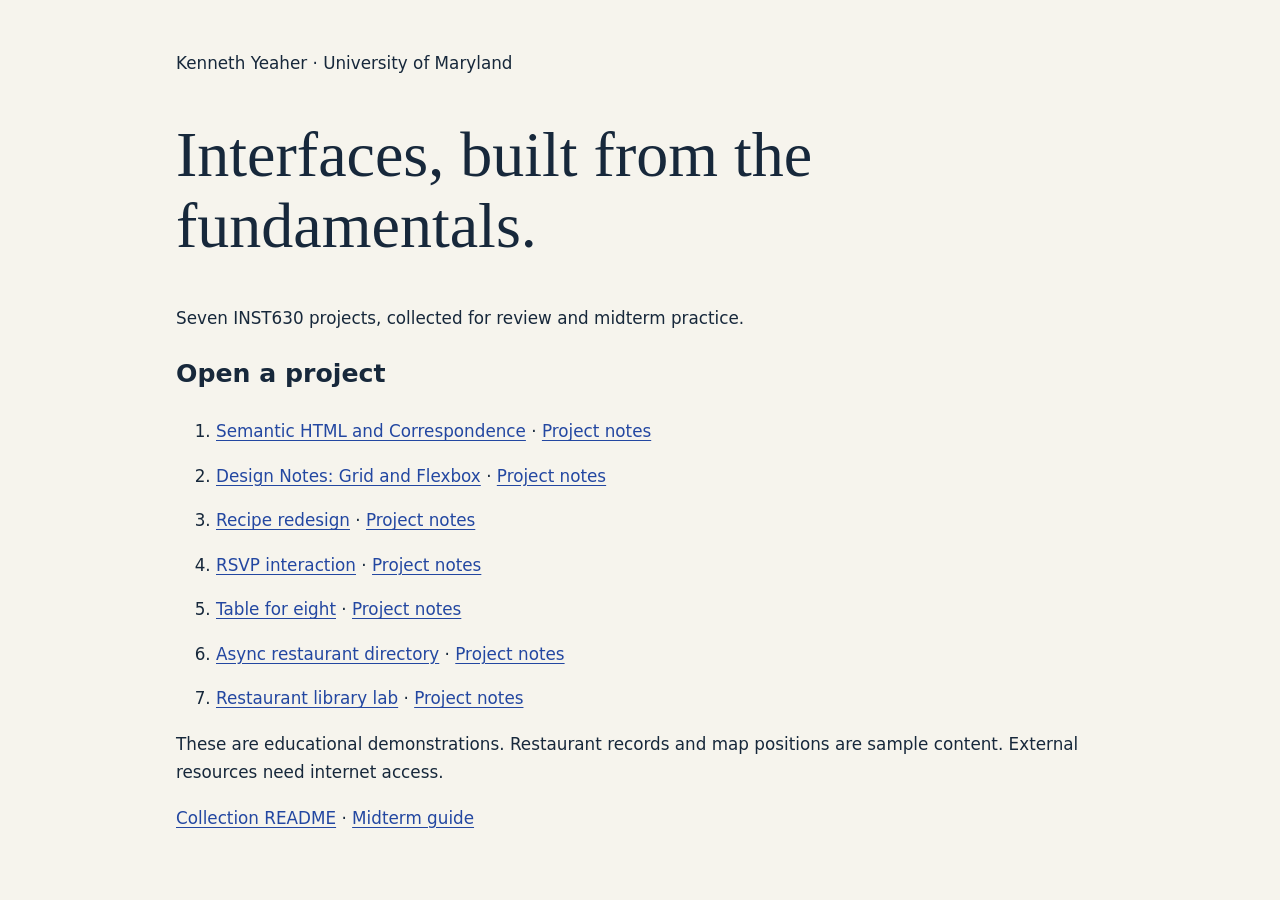
==== index.html @ 22777a61 "Present the collection with a visual reviewer tour" ====
<!doctype html>
<html lang="en"><head><meta charset="utf-8"><meta name="viewport" content="width=device-width,initial-scale=1"><title>INST630 · Kenneth Yeaher</title>
<style>body{font:1.05rem/1.7 system-ui,sans-serif;max-width:58rem;margin:auto;padding:2rem;color:#17283b;background:#f6f4ed}h1{font:clamp(2.2rem,6vw,4rem)/1.1 Georgia,serif}a{color:#2347a1;text-underline-offset:.2em}li{margin:1rem 0}a:focus-visible{outline:3px solid #3459bc;outline-offset:4px}img{max-width:100%;height:auto}</style></head>
<body><header><p>Kenneth Yeaher · University of Maryland</p><h1>Interfaces, built from the fundamentals.</h1><p>Seven INST630 projects, collected for review and midterm practice.</p></header><main><h2>Open a project</h2><ol><li><a href="projects/01-semantic-html/companion/index.html">Semantic HTML and Correspondence</a> · <a href="projects/01-semantic-html/README.md">Project notes</a></li>
<li><a href="projects/02-grid-and-flex/index.html">Design Notes: Grid and Flexbox</a> · <a href="projects/02-grid-and-flex/README.md">Project notes</a></li>
<li><a href="projects/03-recipe-redesign/index.html">Recipe redesign</a> · <a href="projects/03-recipe-redesign/README.md">Project notes</a></li>
<li><a href="projects/04-rsvp-interaction/tutorial_4_files/index.html">RSVP interaction</a> · <a href="projects/04-rsvp-interaction/README.md">Project notes</a></li>
<li><a href="projects/05-array-methods/tutorial_5_arrays/index.html">Table for eight</a> · <a href="projects/05-array-methods/README.md">Project notes</a></li>
<li><a href="projects/06-async-directory/tutorial_6_api/index.html">Async restaurant directory</a> · <a href="projects/06-async-directory/README.md">Project notes</a></li>
<li><a href="projects/07-external-libraries/tutorial_7_external/index.html">Restaurant library lab</a> · <a href="projects/07-external-libraries/README.md">Project notes</a></li></ol><p>These are educational demonstrations. Restaurant records and map positions are sample content. External resources need internet access.</p><p><a href="README.md">Collection README</a> · <a href="docs/midterm-guide.md">Midterm guide</a></p></main></body></html>
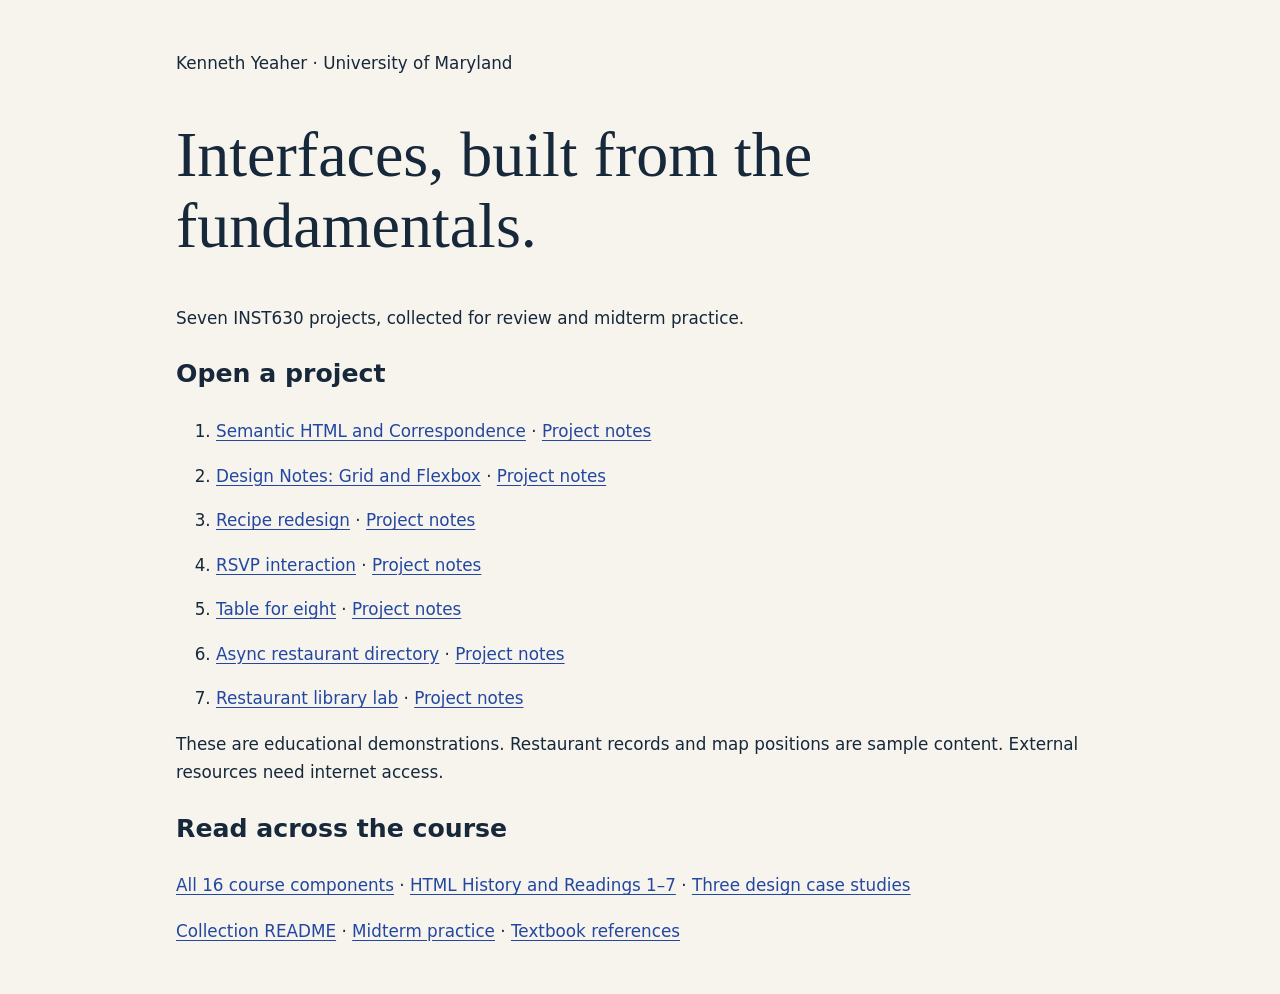
==== commit c67e0c6e: "Present the full collection and verify navigation and artwork" ====
--- a/index.html
+++ b/index.html
@@ -7,4 +7,4 @@
 <li><a href="projects/04-rsvp-interaction/tutorial_4_files/index.html">RSVP interaction</a> · <a href="projects/04-rsvp-interaction/README.md">Project notes</a></li>
 <li><a href="projects/05-array-methods/tutorial_5_arrays/index.html">Table for eight</a> · <a href="projects/05-array-methods/README.md">Project notes</a></li>
 <li><a href="projects/06-async-directory/tutorial_6_api/index.html">Async restaurant directory</a> · <a href="projects/06-async-directory/README.md">Project notes</a></li>
-<li><a href="projects/07-external-libraries/tutorial_7_external/index.html">Restaurant library lab</a> · <a href="projects/07-external-libraries/README.md">Project notes</a></li></ol><p>These are educational demonstrations. Restaurant records and map positions are sample content. External resources need internet access.</p><p><a href="README.md">Collection README</a> · <a href="docs/midterm-guide.md">Midterm guide</a></p></main></body></html>
+<li><a href="projects/07-external-libraries/tutorial_7_external/index.html">Restaurant library lab</a> · <a href="projects/07-external-libraries/README.md">Project notes</a></li></ol><p>These are educational demonstrations. Restaurant records and map positions are sample content. External resources need internet access.</p><section><h2>Read across the course</h2><p><a href="docs/course-map.md">All 16 course components</a> · <a href="docs/reading-companion.md">HTML History and Readings 1–7</a> · <a href="docs/case-studies.md">Three design case studies</a></p><p><a href="README.md">Collection README</a> · <a href="docs/midterm-guide.md">Midterm practice</a> · <a href="docs/design-patterns.md">Textbook references</a></p></section></main></body></html>
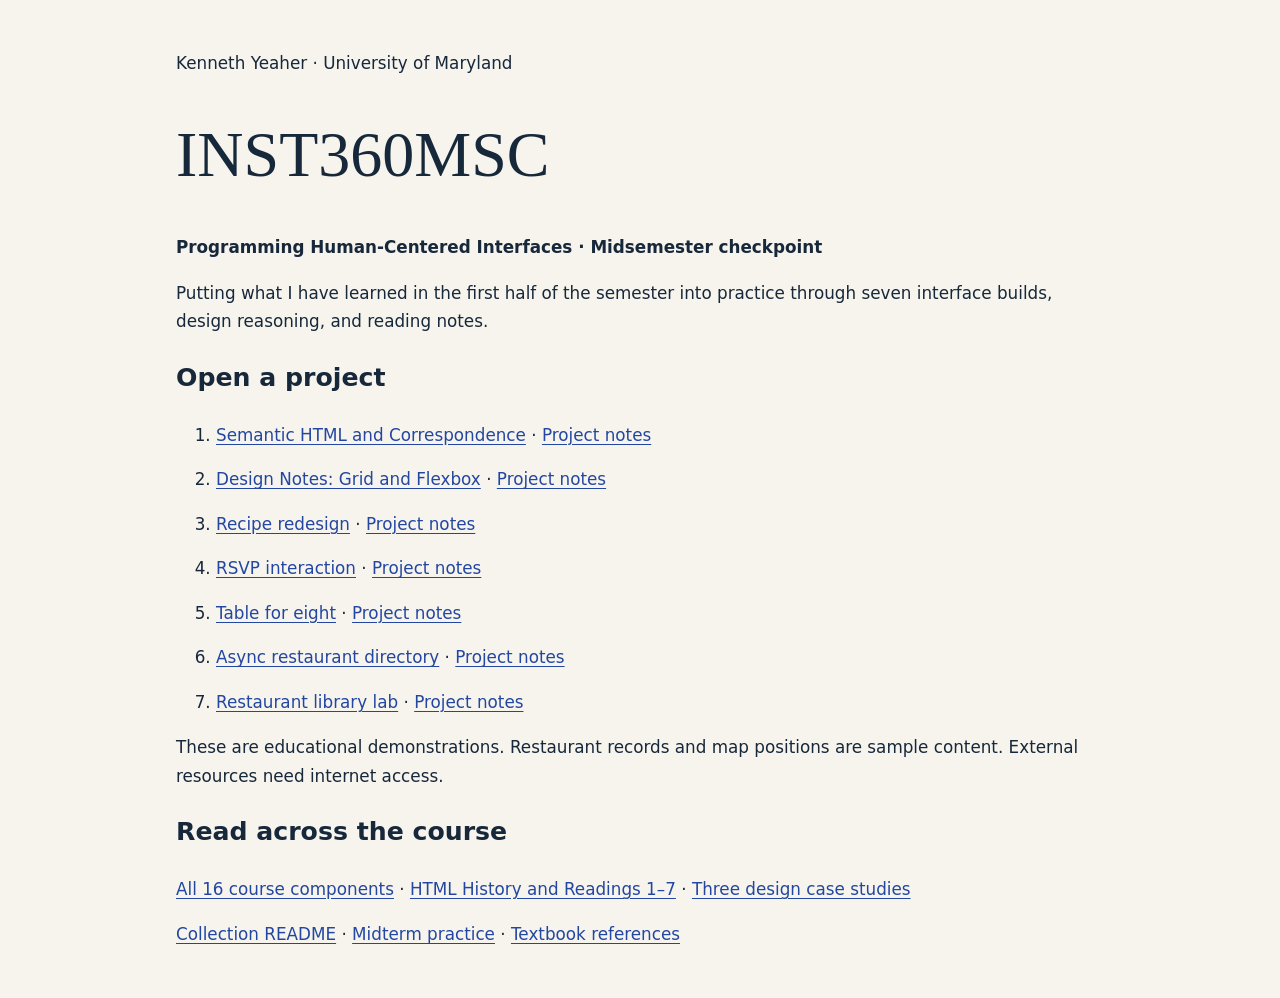
==== commit ad18f120: "Name the midsemester checkpoint INST360MSC" ====
--- a/index.html
+++ b/index.html
@@ -1,7 +1,7 @@
 <!doctype html>
-<html lang="en"><head><meta charset="utf-8"><meta name="viewport" content="width=device-width,initial-scale=1"><title>INST630 · Kenneth Yeaher</title>
+<html lang="en"><head><meta charset="utf-8"><meta name="viewport" content="width=device-width,initial-scale=1"><title>INST360MSC · Programming Human-Centered Interfaces</title>
 <style>body{font:1.05rem/1.7 system-ui,sans-serif;max-width:58rem;margin:auto;padding:2rem;color:#17283b;background:#f6f4ed}h1{font:clamp(2.2rem,6vw,4rem)/1.1 Georgia,serif}a{color:#2347a1;text-underline-offset:.2em}li{margin:1rem 0}a:focus-visible{outline:3px solid #3459bc;outline-offset:4px}img{max-width:100%;height:auto}</style></head>
-<body><header><p>Kenneth Yeaher · University of Maryland</p><h1>Interfaces, built from the fundamentals.</h1><p>Seven INST630 projects, collected for review and midterm practice.</p></header><main><h2>Open a project</h2><ol><li><a href="projects/01-semantic-html/companion/index.html">Semantic HTML and Correspondence</a> · <a href="projects/01-semantic-html/README.md">Project notes</a></li>
+<body><header><p>Kenneth Yeaher · University of Maryland</p><h1>INST360MSC</h1><p><strong>Programming Human-Centered Interfaces · Midsemester checkpoint</strong></p><p>Putting what I have learned in the first half of the semester into practice through seven interface builds, design reasoning, and reading notes.</p></header><main><h2>Open a project</h2><ol><li><a href="projects/01-semantic-html/companion/index.html">Semantic HTML and Correspondence</a> · <a href="projects/01-semantic-html/README.md">Project notes</a></li>
 <li><a href="projects/02-grid-and-flex/index.html">Design Notes: Grid and Flexbox</a> · <a href="projects/02-grid-and-flex/README.md">Project notes</a></li>
 <li><a href="projects/03-recipe-redesign/index.html">Recipe redesign</a> · <a href="projects/03-recipe-redesign/README.md">Project notes</a></li>
 <li><a href="projects/04-rsvp-interaction/tutorial_4_files/index.html">RSVP interaction</a> · <a href="projects/04-rsvp-interaction/README.md">Project notes</a></li>
